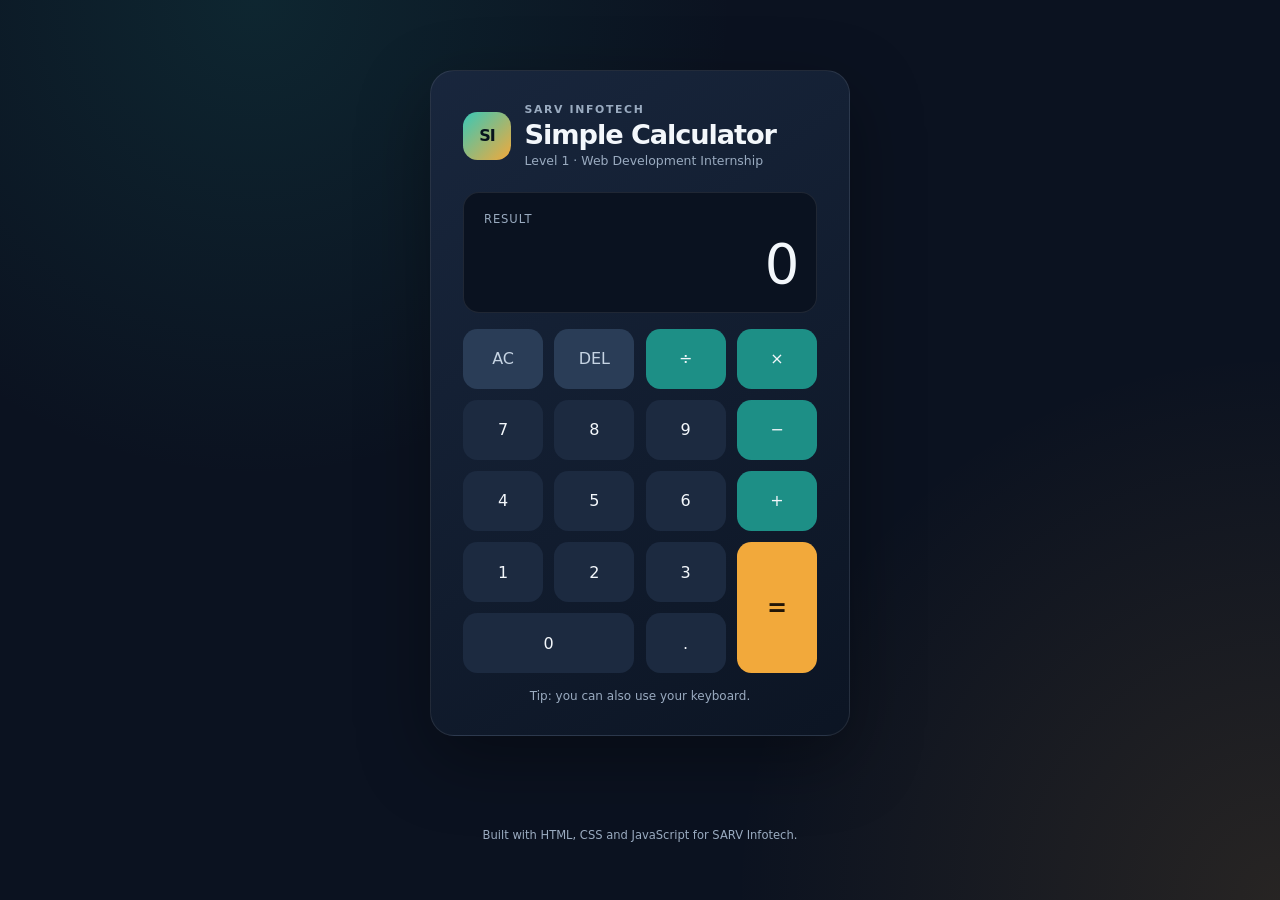
==== level-1/calculator/index.html @ a0874758 "Add Level 1 calculator" ====
<!doctype html>
<html lang="en">
  <head>
    <meta charset="UTF-8" />
    <meta name="viewport" content="width=device-width, initial-scale=1.0" />
    <meta name="theme-color" content="#101827" />
    <title>SARV Infotech | Simple Calculator</title>
    <link rel="stylesheet" href="style.css" />
  </head>
  <body>
    <main class="page-shell">
      <section class="calculator-card" aria-labelledby="calculator-title">
        <header class="calculator-header">
          <div class="brand-mark" aria-hidden="true">SI</div>
          <div>
            <p class="eyebrow">SARV INFOTECH</p>
            <h1 id="calculator-title">Simple Calculator</h1>
            <p class="subtitle">Level 1 · Web Development Internship</p>
          </div>
        </header>

        <div class="calculator-screen" aria-live="polite">
          <span class="screen-label">Result</span>
          <output id="display" class="display" aria-label="Calculator display">0</output>
        </div>

        <div class="calculator-keypad" aria-label="Calculator keys">
          <button class="key key-secondary" type="button" data-action="clear">AC</button>
          <button class="key key-secondary" type="button" data-action="delete" aria-label="Delete last digit">DEL</button>
          <button class="key key-operator" type="button" data-operator="÷" aria-label="Divide">÷</button>
          <button class="key key-operator" type="button" data-operator="×" aria-label="Multiply">×</button>

          <button class="key" type="button" data-number="7">7</button>
          <button class="key" type="button" data-number="8">8</button>
          <button class="key" type="button" data-number="9">9</button>
          <button class="key key-operator" type="button" data-operator="-" aria-label="Subtract">−</button>

          <button class="key" type="button" data-number="4">4</button>
          <button class="key" type="button" data-number="5">5</button>
          <button class="key" type="button" data-number="6">6</button>
          <button class="key key-operator" type="button" data-operator="+" aria-label="Add">+</button>

          <button class="key" type="button" data-number="1">1</button>
          <button class="key" type="button" data-number="2">2</button>
          <button class="key" type="button" data-number="3">3</button>
          <button class="key key-equals" type="button" data-action="calculate">=</button>

          <button class="key key-zero" type="button" data-number="0">0</button>
          <button class="key" type="button" data-action="decimal" aria-label="Decimal point">.</button>
        </div>

        <p class="keyboard-hint">Tip: you can also use your keyboard.</p>
      </section>

      <footer class="page-footer">
        <p>Built with HTML, CSS and JavaScript for SARV Infotech.</p>
      </footer>
    </main>

    <script src="script.js"></script>
  </body>
</html>
---- level-1/calculator/style.css ----
:root {
  color-scheme: dark;
  --page: #0b1220;
  --card: #111b2d;
  --screen: #0a1220;
  --key: #1c2a40;
  --key-hover: #263953;
  --secondary: #2a3d57;
  --operator: #1d8f86;
  --operator-hover: #25aa9e;
  --equals: #f2a93b;
  --equals-hover: #ffc15c;
  --text: #f3f7fb;
  --muted: #9aabc0;
  --border: rgba(255, 255, 255, 0.09);
  font-family: Inter, ui-sans-serif, system-ui, -apple-system, BlinkMacSystemFont, "Segoe UI", sans-serif;
}

* {
  box-sizing: border-box;
}

body {
  min-width: 320px;
  min-height: 100vh;
  margin: 0;
  color: var(--text);
  background:
    radial-gradient(circle at 20% 0%, rgba(29, 143, 134, 0.16), transparent 35%),
    radial-gradient(circle at 100% 100%, rgba(242, 169, 59, 0.12), transparent 35%),
    var(--page);
}

button {
  font: inherit;
}

.page-shell {
  display: grid;
  place-items: center;
  min-height: 100vh;
  padding: 2rem 1rem 1.25rem;
}

.calculator-card {
  width: min(100%, 420px);
  padding: clamp(1.25rem, 4vw, 2rem);
  background: linear-gradient(145deg, rgba(25, 39, 62, 0.98), rgba(12, 21, 36, 0.98));
  border: 1px solid var(--border);
  border-radius: 1.5rem;
  box-shadow: 0 24px 70px rgba(0, 0, 0, 0.35);
}

.calculator-header {
  display: flex;
  align-items: center;
  gap: 0.85rem;
  margin-bottom: 1.5rem;
}

.brand-mark {
  display: grid;
  flex: 0 0 3rem;
  place-items: center;
  width: 3rem;
  height: 3rem;
  color: #07141d;
  font-weight: 800;
  letter-spacing: -0.06em;
  background: linear-gradient(135deg, #39c8b7, #f2a93b);
  border-radius: 0.9rem;
}

.eyebrow,
.subtitle,
.screen-label,
.keyboard-hint,
.page-footer p {
  margin: 0;
  color: var(--muted);
}

.eyebrow {
  margin-bottom: 0.2rem;
  font-size: 0.68rem;
  font-weight: 700;
  letter-spacing: 0.15em;
}

h1 {
  margin: 0;
  font-size: clamp(1.35rem, 5vw, 1.7rem);
  letter-spacing: -0.04em;
}

.subtitle {
  margin-top: 0.2rem;
  font-size: 0.78rem;
}

.calculator-screen {
  min-height: 7.5rem;
  padding: 1.15rem 1.25rem;
  text-align: right;
  background: var(--screen);
  border: 1px solid var(--border);
  border-radius: 1rem;
}

.screen-label {
  display: block;
  text-align: left;
  font-size: 0.72rem;
  letter-spacing: 0.08em;
  text-transform: uppercase;
}

.display {
  display: block;
  min-height: 3.3rem;
  margin-top: 0.65rem;
  overflow-wrap: anywhere;
  font-size: clamp(2.25rem, 11vw, 3.4rem);
  font-variant-numeric: tabular-nums;
  letter-spacing: -0.06em;
  line-height: 1.05;
}

.calculator-keypad {
  display: grid;
  grid-template-columns: repeat(4, 1fr);
  gap: 0.7rem;
  margin-top: 1rem;
}

.key {
  min-height: 3.75rem;
  padding: 0.5rem;
  color: var(--text);
  cursor: pointer;
  background: var(--key);
  border: 1px solid transparent;
  border-radius: 0.9rem;
  transition: transform 140ms ease, background 140ms ease, border-color 140ms ease;
}

.key:hover {
  background: var(--key-hover);
  border-color: rgba(255, 255, 255, 0.12);
}

.key:active {
  transform: scale(0.96);
}

.key:focus-visible {
  outline: 3px solid rgba(57, 200, 183, 0.55);
  outline-offset: 2px;
}

.key-secondary {
  color: #c6d4e3;
  background: var(--secondary);
}

.key-operator {
  background: var(--operator);
}

.key-operator:hover {
  background: var(--operator-hover);
}

.key-equals {
  grid-row: span 2;
  color: #211507;
  font-size: 1.5rem;
  font-weight: 800;
  background: var(--equals);
}

.key-equals:hover {
  background: var(--equals-hover);
}

.key-zero {
  grid-column: span 2;
}

.keyboard-hint {
  margin-top: 1rem;
  text-align: center;
  font-size: 0.75rem;
}

.page-footer {
  margin-top: 1rem;
  text-align: center;
}

.page-footer p {
  font-size: 0.72rem;
}

@media (max-width: 360px) {
  .page-shell {
    padding-inline: 0.65rem;
  }

  .calculator-card {
    padding: 1rem;
    border-radius: 1.15rem;
  }

  .calculator-keypad {
    gap: 0.5rem;
  }

  .key {
    min-height: 3.35rem;
  }
}
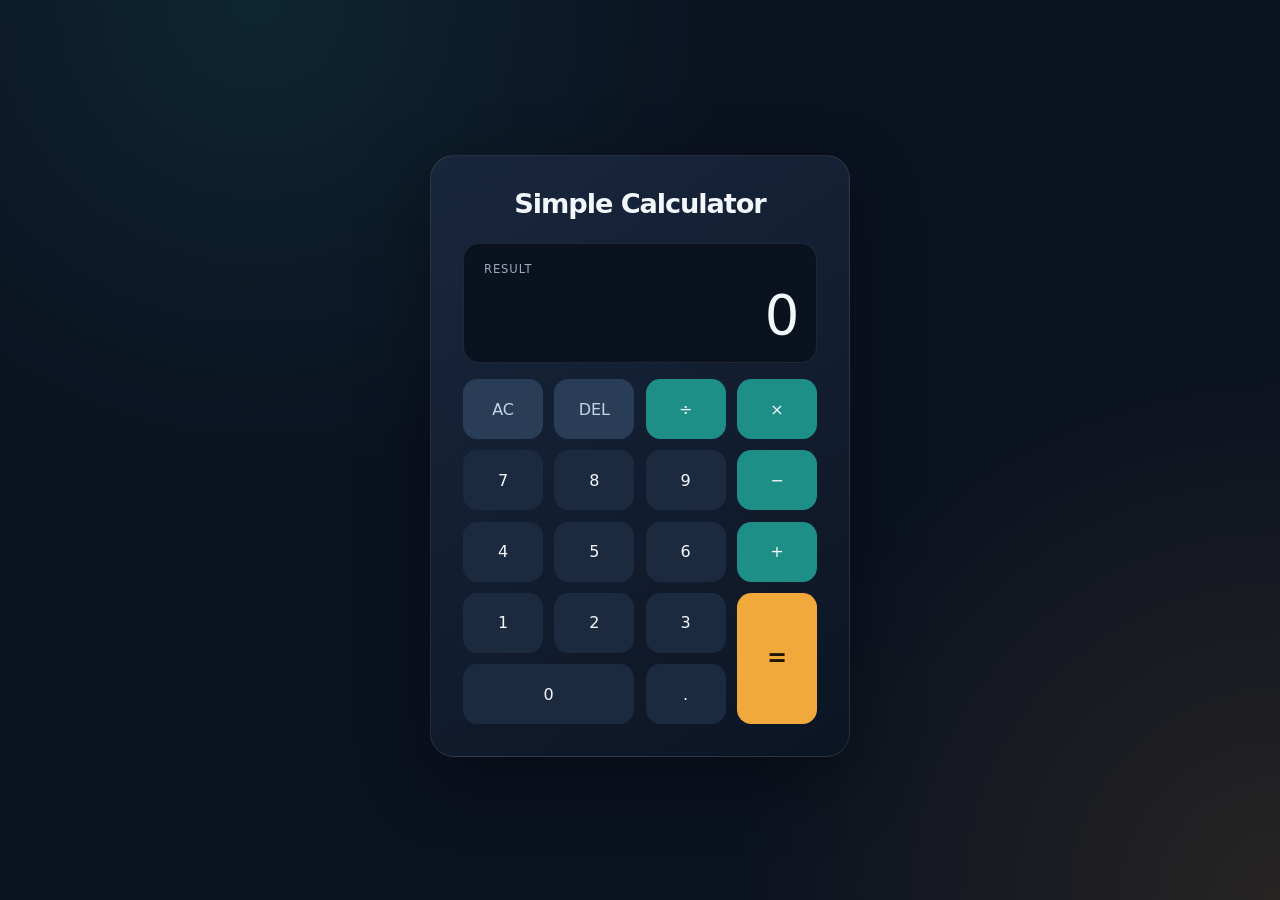
==== commit 4de15573: "Simplify calculator presentation" ====
--- a/level-1/calculator/index.html
+++ b/level-1/calculator/index.html
@@ -4,19 +4,14 @@
     <meta charset="UTF-8" />
     <meta name="viewport" content="width=device-width, initial-scale=1.0" />
     <meta name="theme-color" content="#101827" />
-    <title>SARV Infotech | Simple Calculator</title>
+    <title>Simple Calculator</title>
     <link rel="stylesheet" href="style.css" />
   </head>
   <body>
     <main class="page-shell">
       <section class="calculator-card" aria-labelledby="calculator-title">
         <header class="calculator-header">
-          <div class="brand-mark" aria-hidden="true">SI</div>
-          <div>
-            <p class="eyebrow">SARV INFOTECH</p>
-            <h1 id="calculator-title">Simple Calculator</h1>
-            <p class="subtitle">Level 1 · Web Development Internship</p>
-          </div>
+          <h1 id="calculator-title">Simple Calculator</h1>
         </header>
 
         <div class="calculator-screen" aria-live="polite">
@@ -49,12 +44,7 @@
           <button class="key" type="button" data-action="decimal" aria-label="Decimal point">.</button>
         </div>
 
-        <p class="keyboard-hint">Tip: you can also use your keyboard.</p>
       </section>
-
-      <footer class="page-footer">
-        <p>Built with HTML, CSS and JavaScript for SARV Infotech.</p>
-      </footer>
     </main>
 
     <script src="script.js"></script>
--- a/level-1/calculator/style.css
+++ b/level-1/calculator/style.css
@@ -54,48 +54,19 @@
 .calculator-header {
   display: flex;
   align-items: center;
-  gap: 0.85rem;
+  justify-content: center;
   margin-bottom: 1.5rem;
 }
 
-.brand-mark {
-  display: grid;
-  flex: 0 0 3rem;
-  place-items: center;
-  width: 3rem;
-  height: 3rem;
-  color: #07141d;
-  font-weight: 800;
-  letter-spacing: -0.06em;
-  background: linear-gradient(135deg, #39c8b7, #f2a93b);
-  border-radius: 0.9rem;
-}
-
-.eyebrow,
-.subtitle,
-.screen-label,
-.keyboard-hint,
-.page-footer p {
+.screen-label {
   margin: 0;
   color: var(--muted);
-}
-
-.eyebrow {
-  margin-bottom: 0.2rem;
-  font-size: 0.68rem;
-  font-weight: 700;
-  letter-spacing: 0.15em;
 }
 
 h1 {
   margin: 0;
   font-size: clamp(1.35rem, 5vw, 1.7rem);
   letter-spacing: -0.04em;
-}
-
-.subtitle {
-  margin-top: 0.2rem;
-  font-size: 0.78rem;
 }
 
 .calculator-screen {
@@ -187,21 +158,6 @@
   grid-column: span 2;
 }
 
-.keyboard-hint {
-  margin-top: 1rem;
-  text-align: center;
-  font-size: 0.75rem;
-}
-
-.page-footer {
-  margin-top: 1rem;
-  text-align: center;
-}
-
-.page-footer p {
-  font-size: 0.72rem;
-}
-
 @media (max-width: 360px) {
   .page-shell {
     padding-inline: 0.65rem;
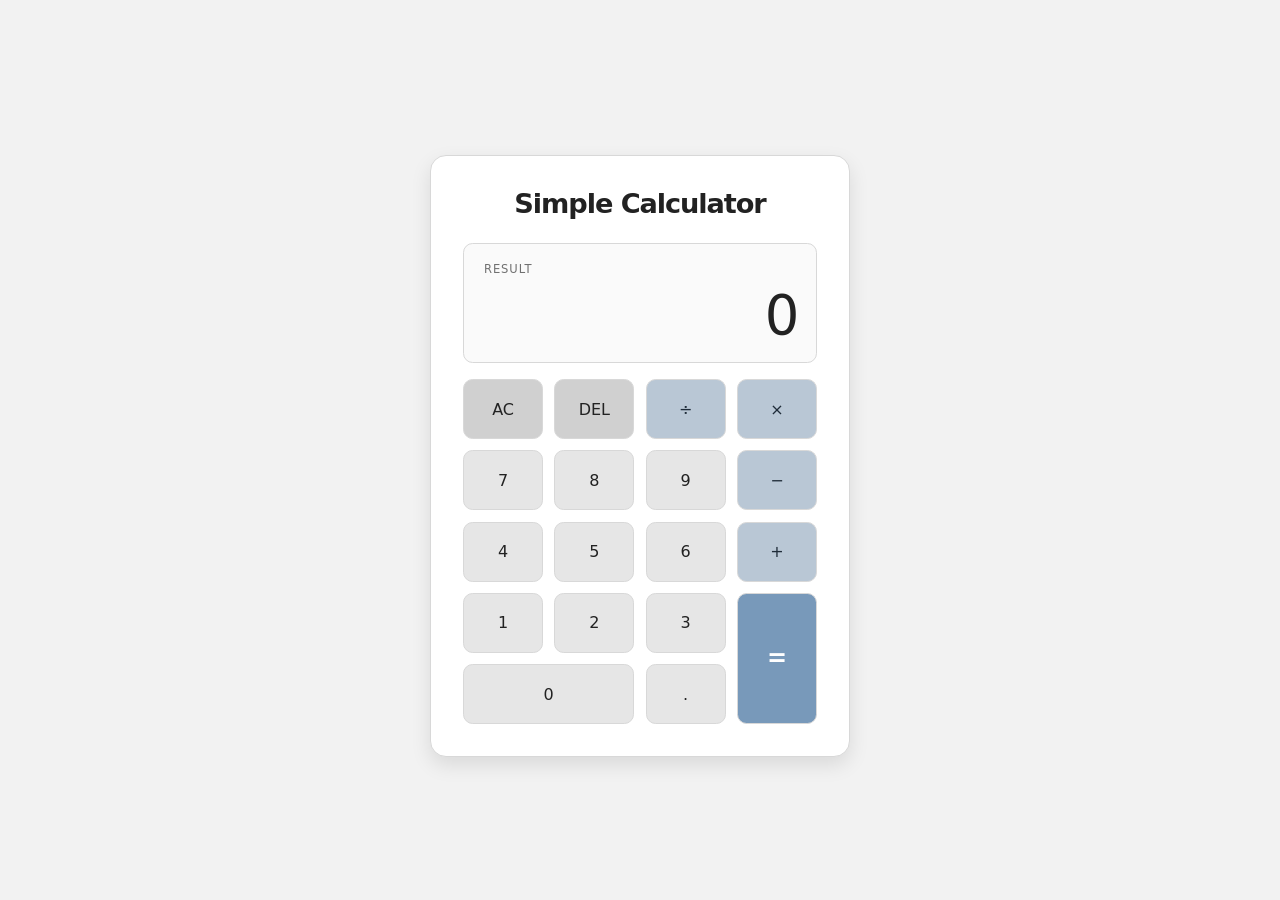
==== commit cf9a2bdd: "Use simple calculator colors" ====
--- a/level-1/calculator/index.html
+++ b/level-1/calculator/index.html
@@ -3,7 +3,7 @@
   <head>
     <meta charset="UTF-8" />
     <meta name="viewport" content="width=device-width, initial-scale=1.0" />
-    <meta name="theme-color" content="#101827" />
+    <meta name="theme-color" content="#f2f2f2" />
     <title>Simple Calculator</title>
     <link rel="stylesheet" href="style.css" />
   </head>
--- a/level-1/calculator/style.css
+++ b/level-1/calculator/style.css
@@ -1,18 +1,18 @@
 :root {
-  color-scheme: dark;
-  --page: #0b1220;
-  --card: #111b2d;
-  --screen: #0a1220;
-  --key: #1c2a40;
-  --key-hover: #263953;
-  --secondary: #2a3d57;
-  --operator: #1d8f86;
-  --operator-hover: #25aa9e;
-  --equals: #f2a93b;
-  --equals-hover: #ffc15c;
-  --text: #f3f7fb;
-  --muted: #9aabc0;
-  --border: rgba(255, 255, 255, 0.09);
+  color-scheme: light;
+  --page: #f2f2f2;
+  --card: #ffffff;
+  --screen: #fafafa;
+  --key: #e6e6e6;
+  --key-hover: #d8d8d8;
+  --secondary: #d0d0d0;
+  --operator: #b9c7d5;
+  --operator-hover: #aabaca;
+  --equals: #7899ba;
+  --equals-hover: #688cae;
+  --text: #222222;
+  --muted: #707070;
+  --border: #d8d8d8;
   font-family: Inter, ui-sans-serif, system-ui, -apple-system, BlinkMacSystemFont, "Segoe UI", sans-serif;
 }
 
@@ -25,10 +25,7 @@
   min-height: 100vh;
   margin: 0;
   color: var(--text);
-  background:
-    radial-gradient(circle at 20% 0%, rgba(29, 143, 134, 0.16), transparent 35%),
-    radial-gradient(circle at 100% 100%, rgba(242, 169, 59, 0.12), transparent 35%),
-    var(--page);
+  background: var(--page);
 }
 
 button {
@@ -45,10 +42,10 @@
 .calculator-card {
   width: min(100%, 420px);
   padding: clamp(1.25rem, 4vw, 2rem);
-  background: linear-gradient(145deg, rgba(25, 39, 62, 0.98), rgba(12, 21, 36, 0.98));
+  background: var(--card);
   border: 1px solid var(--border);
-  border-radius: 1.5rem;
-  box-shadow: 0 24px 70px rgba(0, 0, 0, 0.35);
+  border-radius: 1rem;
+  box-shadow: 0 8px 20px rgba(0, 0, 0, 0.1);
 }
 
 .calculator-header {
@@ -75,7 +72,7 @@
   text-align: right;
   background: var(--screen);
   border: 1px solid var(--border);
-  border-radius: 1rem;
+  border-radius: 0.6rem;
 }
 
 .screen-label {
@@ -110,14 +107,13 @@
   color: var(--text);
   cursor: pointer;
   background: var(--key);
-  border: 1px solid transparent;
-  border-radius: 0.9rem;
+  border: 1px solid var(--border);
+  border-radius: 0.6rem;
   transition: transform 140ms ease, background 140ms ease, border-color 140ms ease;
 }
 
 .key:hover {
   background: var(--key-hover);
-  border-color: rgba(255, 255, 255, 0.12);
 }
 
 .key:active {
@@ -125,16 +121,17 @@
 }
 
 .key:focus-visible {
-  outline: 3px solid rgba(57, 200, 183, 0.55);
+  outline: 3px solid rgba(120, 153, 186, 0.55);
   outline-offset: 2px;
 }
 
 .key-secondary {
-  color: #c6d4e3;
+  color: var(--text);
   background: var(--secondary);
 }
 
 .key-operator {
+  color: #1f2c39;
   background: var(--operator);
 }
 
@@ -144,7 +141,7 @@
 
 .key-equals {
   grid-row: span 2;
-  color: #211507;
+  color: #ffffff;
   font-size: 1.5rem;
   font-weight: 800;
   background: var(--equals);
